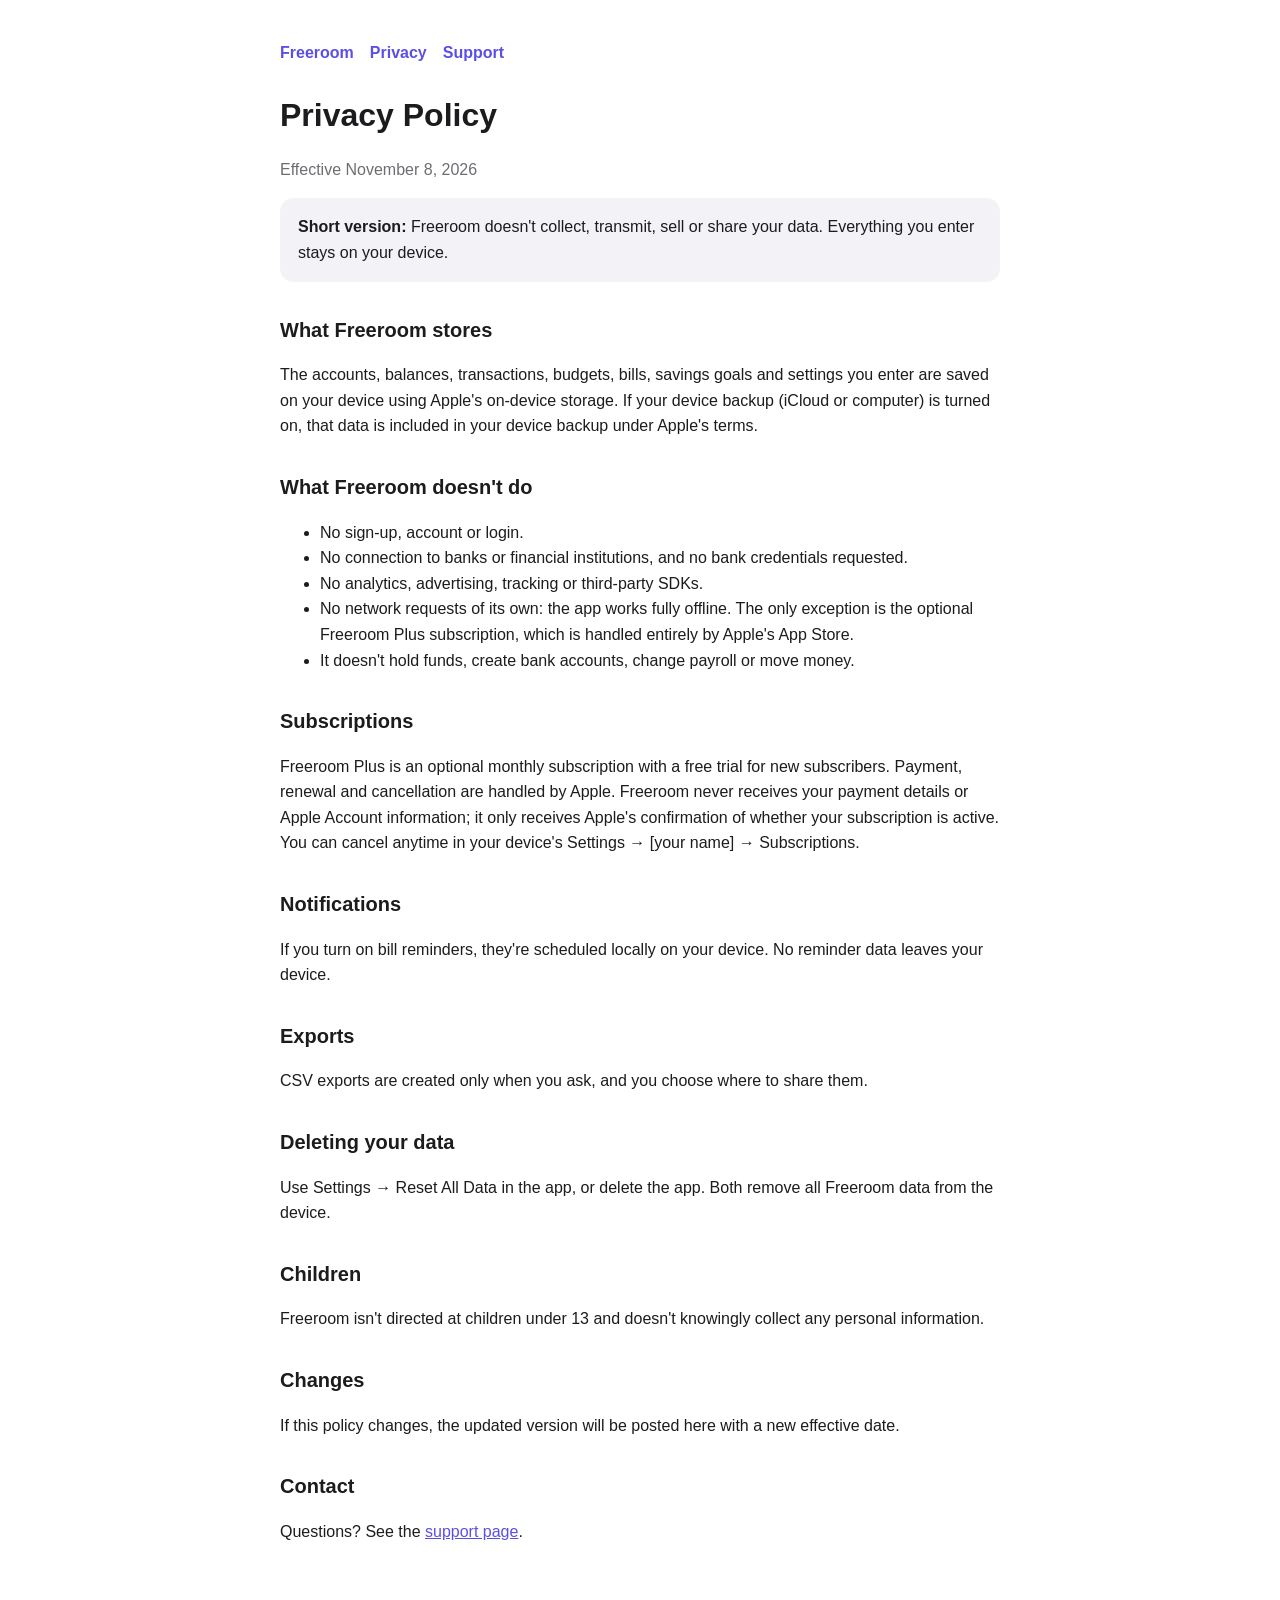
==== privacy.html @ a2ecd6b6 "Freeroom website: home, privacy policy, support Co-Authored-By: Claude Opus 5.5 <noreply@anthropic.c" ====
<!doctype html><html lang="en"><head><meta charset="utf-8"><meta name="viewport" content="width=device-width,initial-scale=1">
<title>Freeroom Privacy Policy</title><link rel="stylesheet" href="style.css"></head><body><main>
<nav><a href="index.html">Freeroom</a><a href="privacy.html">Privacy</a><a href="support.html">Support</a></nav>
<h1>Privacy Policy</h1><p class="muted">Effective November 8, 2026</p>
<div class="card"><strong>Short version:</strong> Freeroom doesn't collect, transmit, sell or share your data. Everything you enter stays on your device.</div>
<h2>What Freeroom stores</h2>
<p>The accounts, balances, transactions, budgets, bills, savings goals and settings you enter are saved on your device using Apple's on-device storage. If your device backup (iCloud or computer) is turned on, that data is included in your device backup under Apple's terms.</p>
<h2>What Freeroom doesn't do</h2>
<ul><li>No sign-up, account or login.</li><li>No connection to banks or financial institutions, and no bank credentials requested.</li>
<li>No analytics, advertising, tracking or third-party SDKs.</li><li>No network requests of its own: the app works fully offline. The only exception is the optional Freeroom Plus subscription, which is handled entirely by Apple's App Store.</li>
<li>It doesn't hold funds, create bank accounts, change payroll or move money.</li></ul>
<h2>Subscriptions</h2><p>Freeroom Plus is an optional monthly subscription with a free trial for new subscribers. Payment, renewal and cancellation are handled by Apple. Freeroom never receives your payment details or Apple Account information; it only receives Apple's confirmation of whether your subscription is active. You can cancel anytime in your device's Settings → [your name] → Subscriptions.</p>
<h2>Notifications</h2><p>If you turn on bill reminders, they're scheduled locally on your device. No reminder data leaves your device.</p>
<h2>Exports</h2><p>CSV exports are created only when you ask, and you choose where to share them.</p>
<h2>Deleting your data</h2><p>Use Settings → Reset All Data in the app, or delete the app. Both remove all Freeroom data from the device.</p>
<h2>Children</h2><p>Freeroom isn't directed at children under 13 and doesn't knowingly collect any personal information.</p>
<h2>Changes</h2><p>If this policy changes, the updated version will be posted here with a new effective date.</p>
<h2>Contact</h2><p>Questions? See the <a href="support.html">support page</a>.</p>
</main></body></html>
---- style.css ----
:root{--bg:#fff;--fg:#1c1c1e;--muted:#6d6d72;--accent:#5b4fe6;--card:#f2f2f7}
@media (prefers-color-scheme:dark){:root{--bg:#000;--fg:#f2f2f7;--muted:#a1a1a6;--accent:#8d82ff;--card:#1c1c1e}}
body{margin:0;background:var(--bg);color:var(--fg);font:16px/1.6 -apple-system,"Helvetica Neue",Arial,sans-serif}
main{max-width:720px;margin:0 auto;padding:40px 16px 64px}h1{font-size:32px;margin:0 0 4px}h2{font-size:20px;margin-top:32px}
.muted{color:var(--muted)}a{color:var(--accent)}.card{background:var(--card);border-radius:14px;padding:16px 18px;margin:16px 0}
nav{display:flex;gap:16px;margin-bottom:24px}nav a{text-decoration:none;font-weight:600}
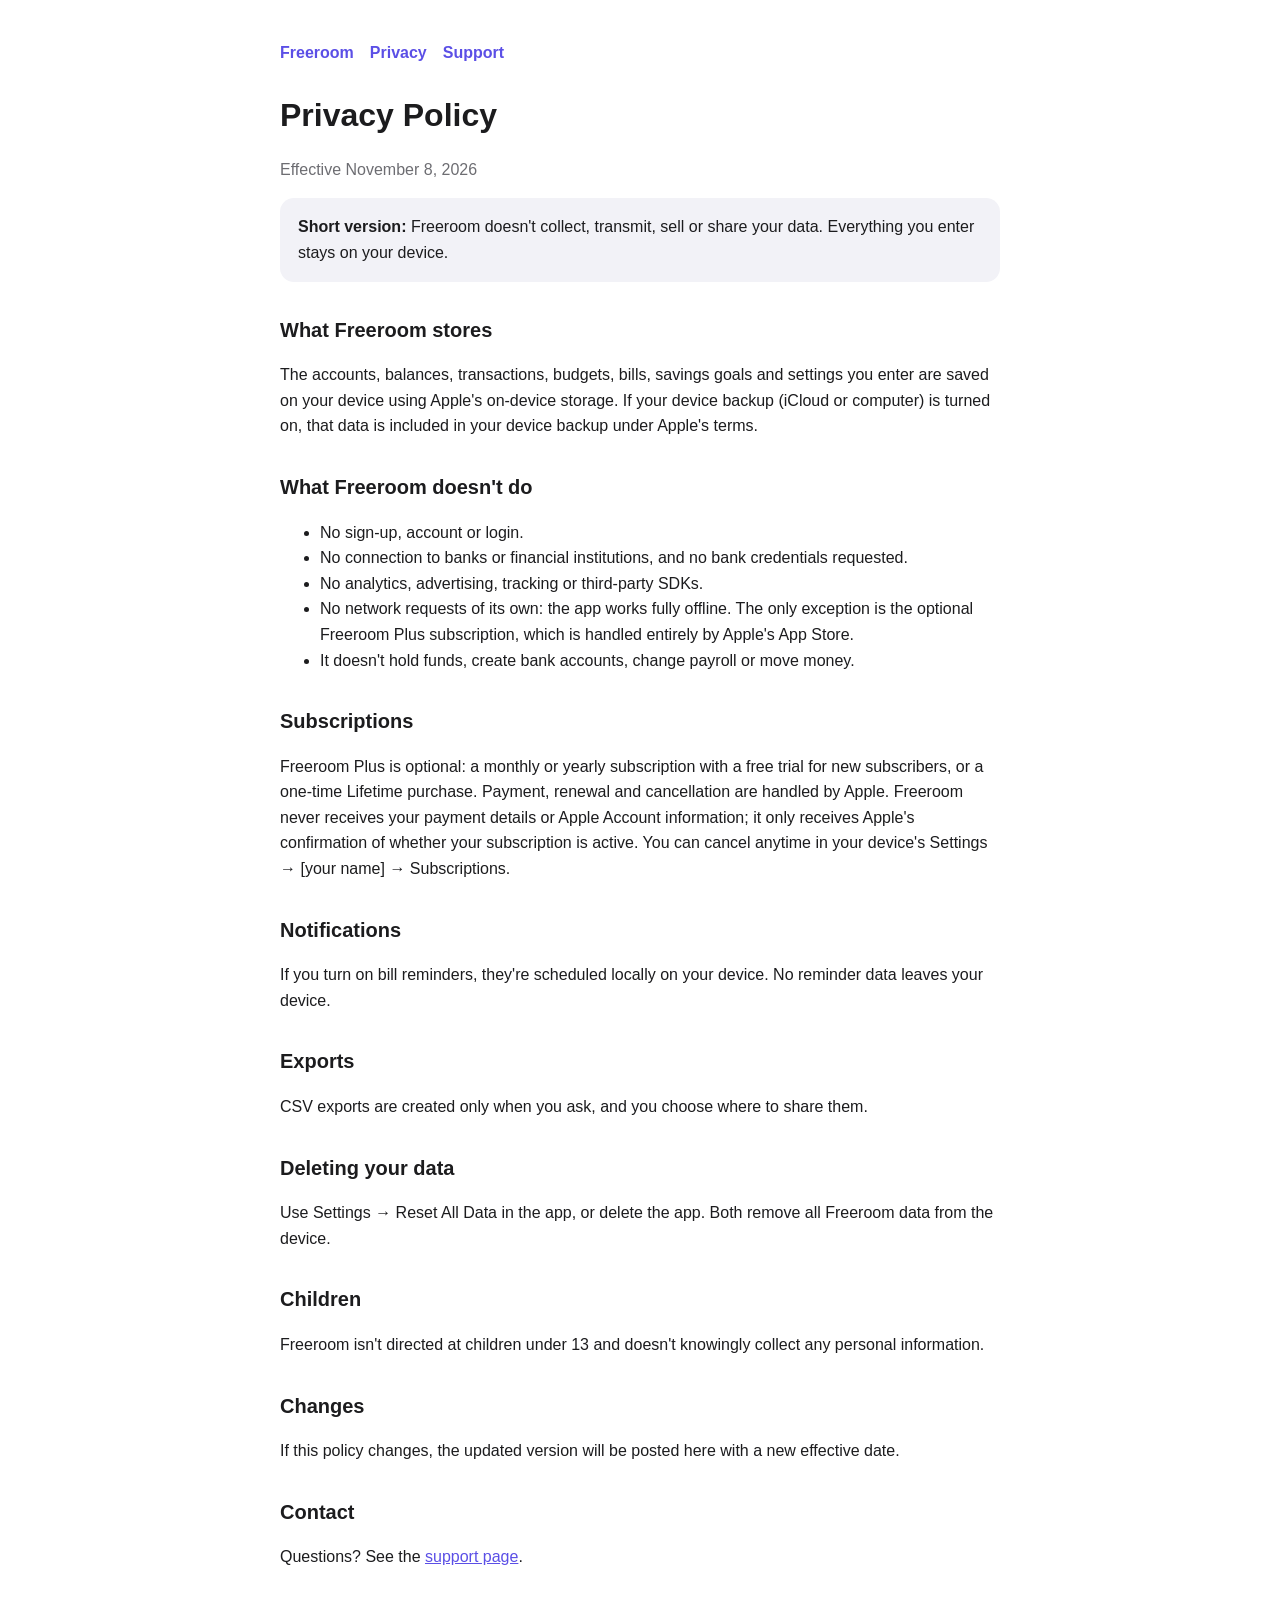
==== commit 71842013: "Describe Yearly and Lifetime Plus options and the 7-day trial Co-Authored-By: Claude Opus 5.5 <norep" ====
--- a/privacy.html
+++ b/privacy.html
@@ -9,7 +9,7 @@
 <ul><li>No sign-up, account or login.</li><li>No connection to banks or financial institutions, and no bank credentials requested.</li>
 <li>No analytics, advertising, tracking or third-party SDKs.</li><li>No network requests of its own: the app works fully offline. The only exception is the optional Freeroom Plus subscription, which is handled entirely by Apple's App Store.</li>
 <li>It doesn't hold funds, create bank accounts, change payroll or move money.</li></ul>
-<h2>Subscriptions</h2><p>Freeroom Plus is an optional monthly subscription with a free trial for new subscribers. Payment, renewal and cancellation are handled by Apple. Freeroom never receives your payment details or Apple Account information; it only receives Apple's confirmation of whether your subscription is active. You can cancel anytime in your device's Settings → [your name] → Subscriptions.</p>
+<h2>Subscriptions</h2><p>Freeroom Plus is optional: a monthly or yearly subscription with a free trial for new subscribers, or a one-time Lifetime purchase. Payment, renewal and cancellation are handled by Apple. Freeroom never receives your payment details or Apple Account information; it only receives Apple's confirmation of whether your subscription is active. You can cancel anytime in your device's Settings → [your name] → Subscriptions.</p>
 <h2>Notifications</h2><p>If you turn on bill reminders, they're scheduled locally on your device. No reminder data leaves your device.</p>
 <h2>Exports</h2><p>CSV exports are created only when you ask, and you choose where to share them.</p>
 <h2>Deleting your data</h2><p>Use Settings → Reset All Data in the app, or delete the app. Both remove all Freeroom data from the device.</p>
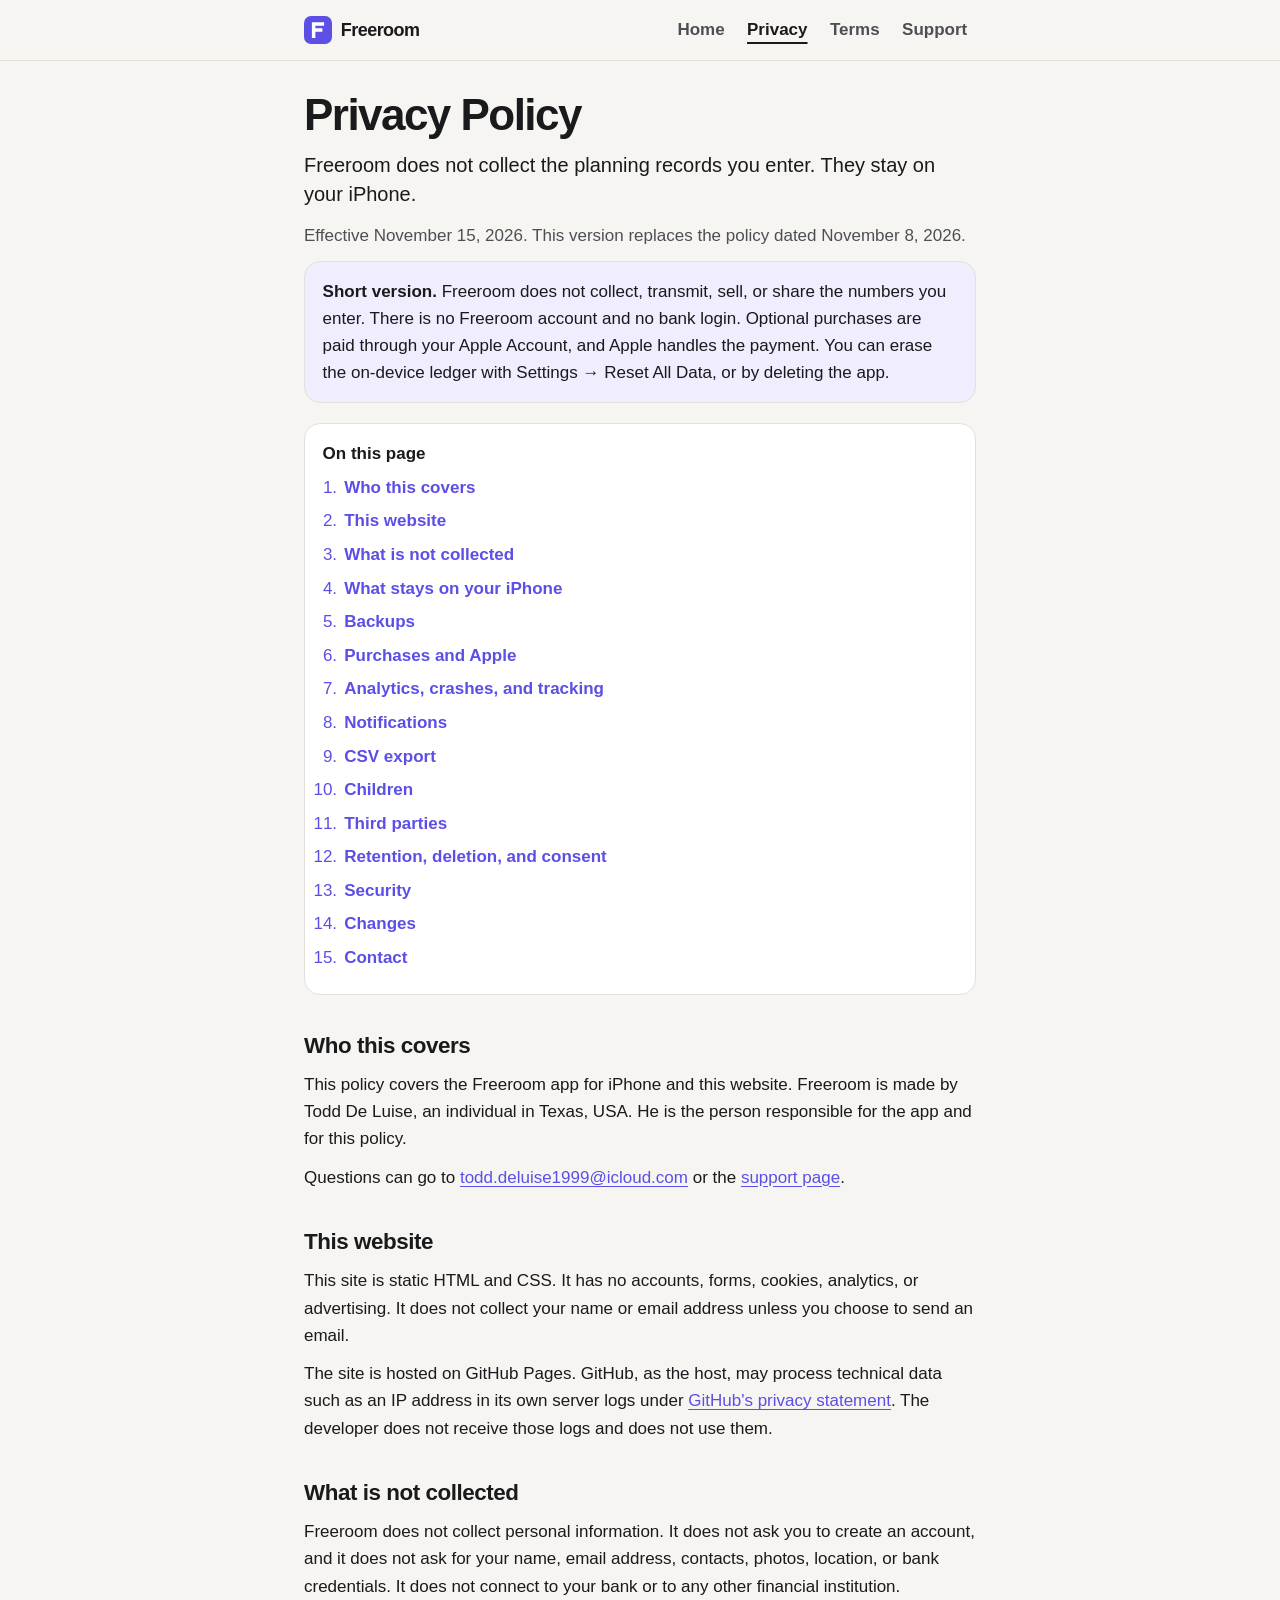
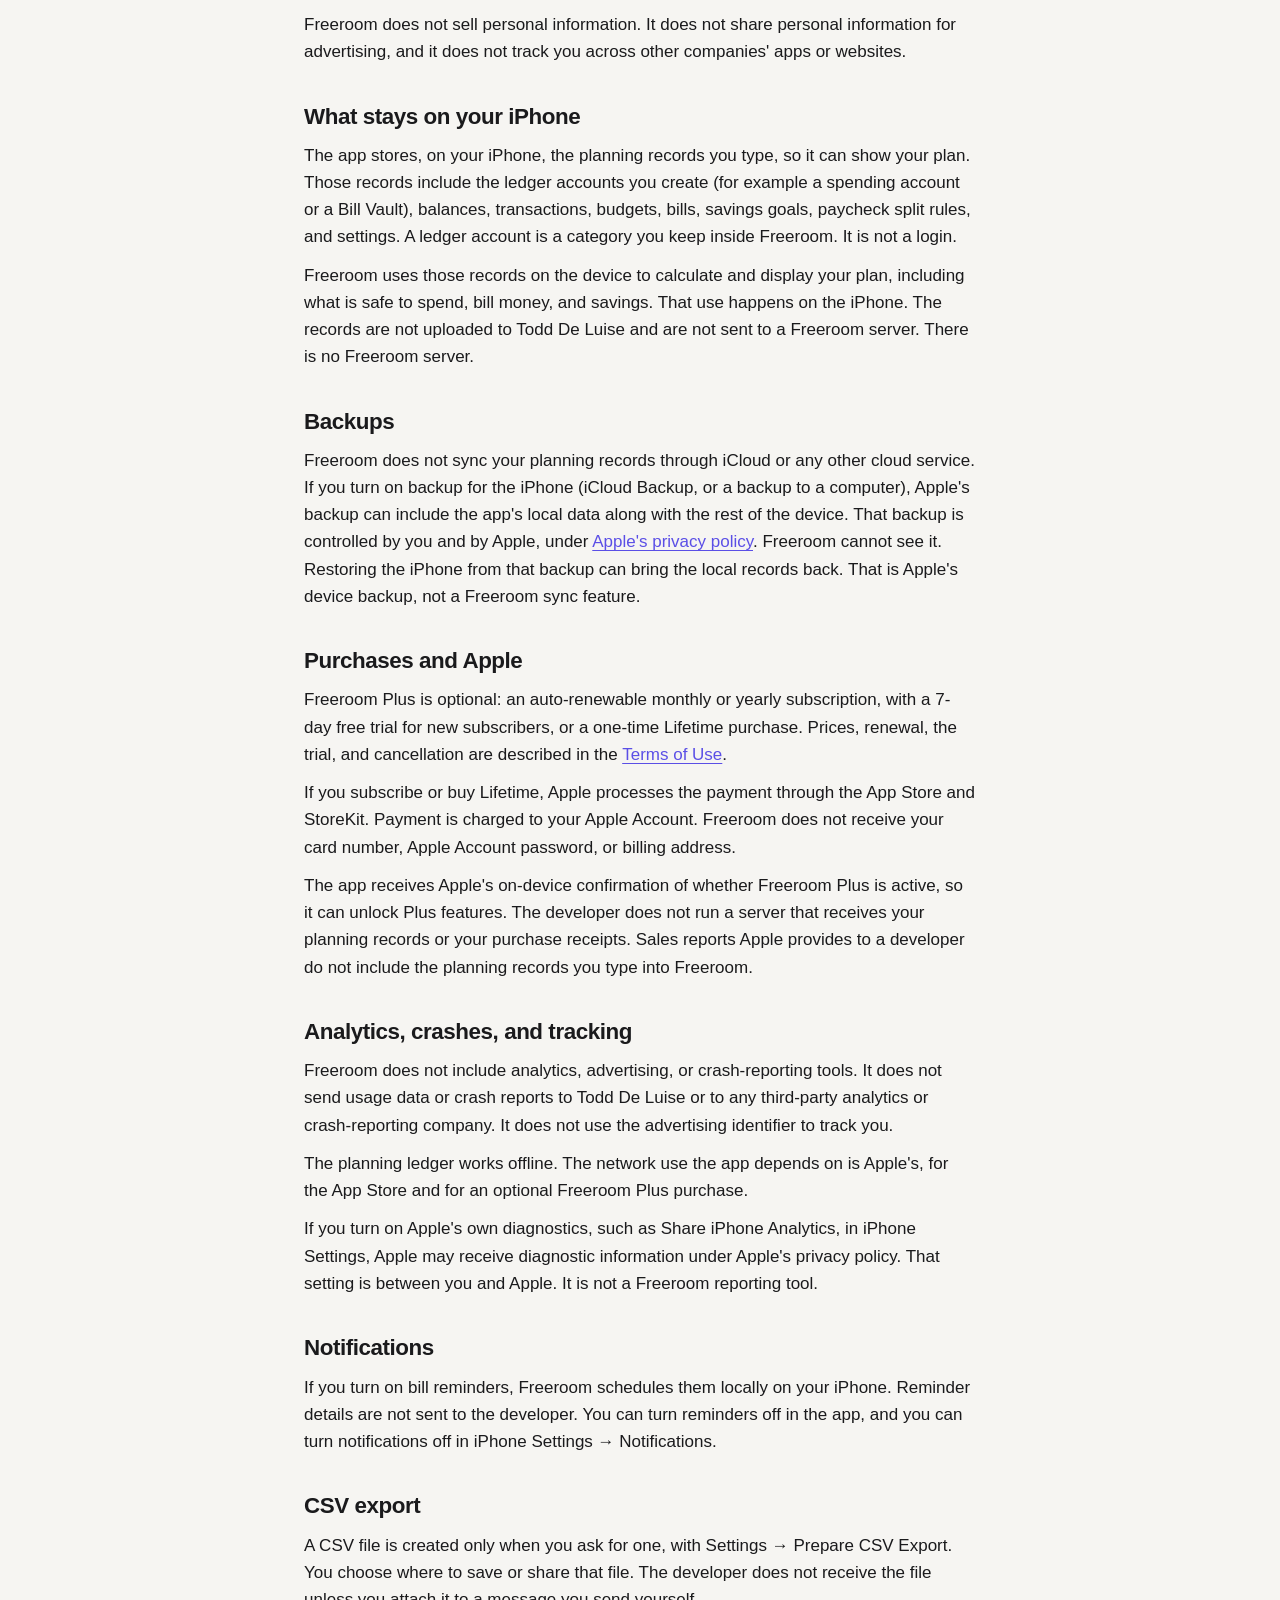
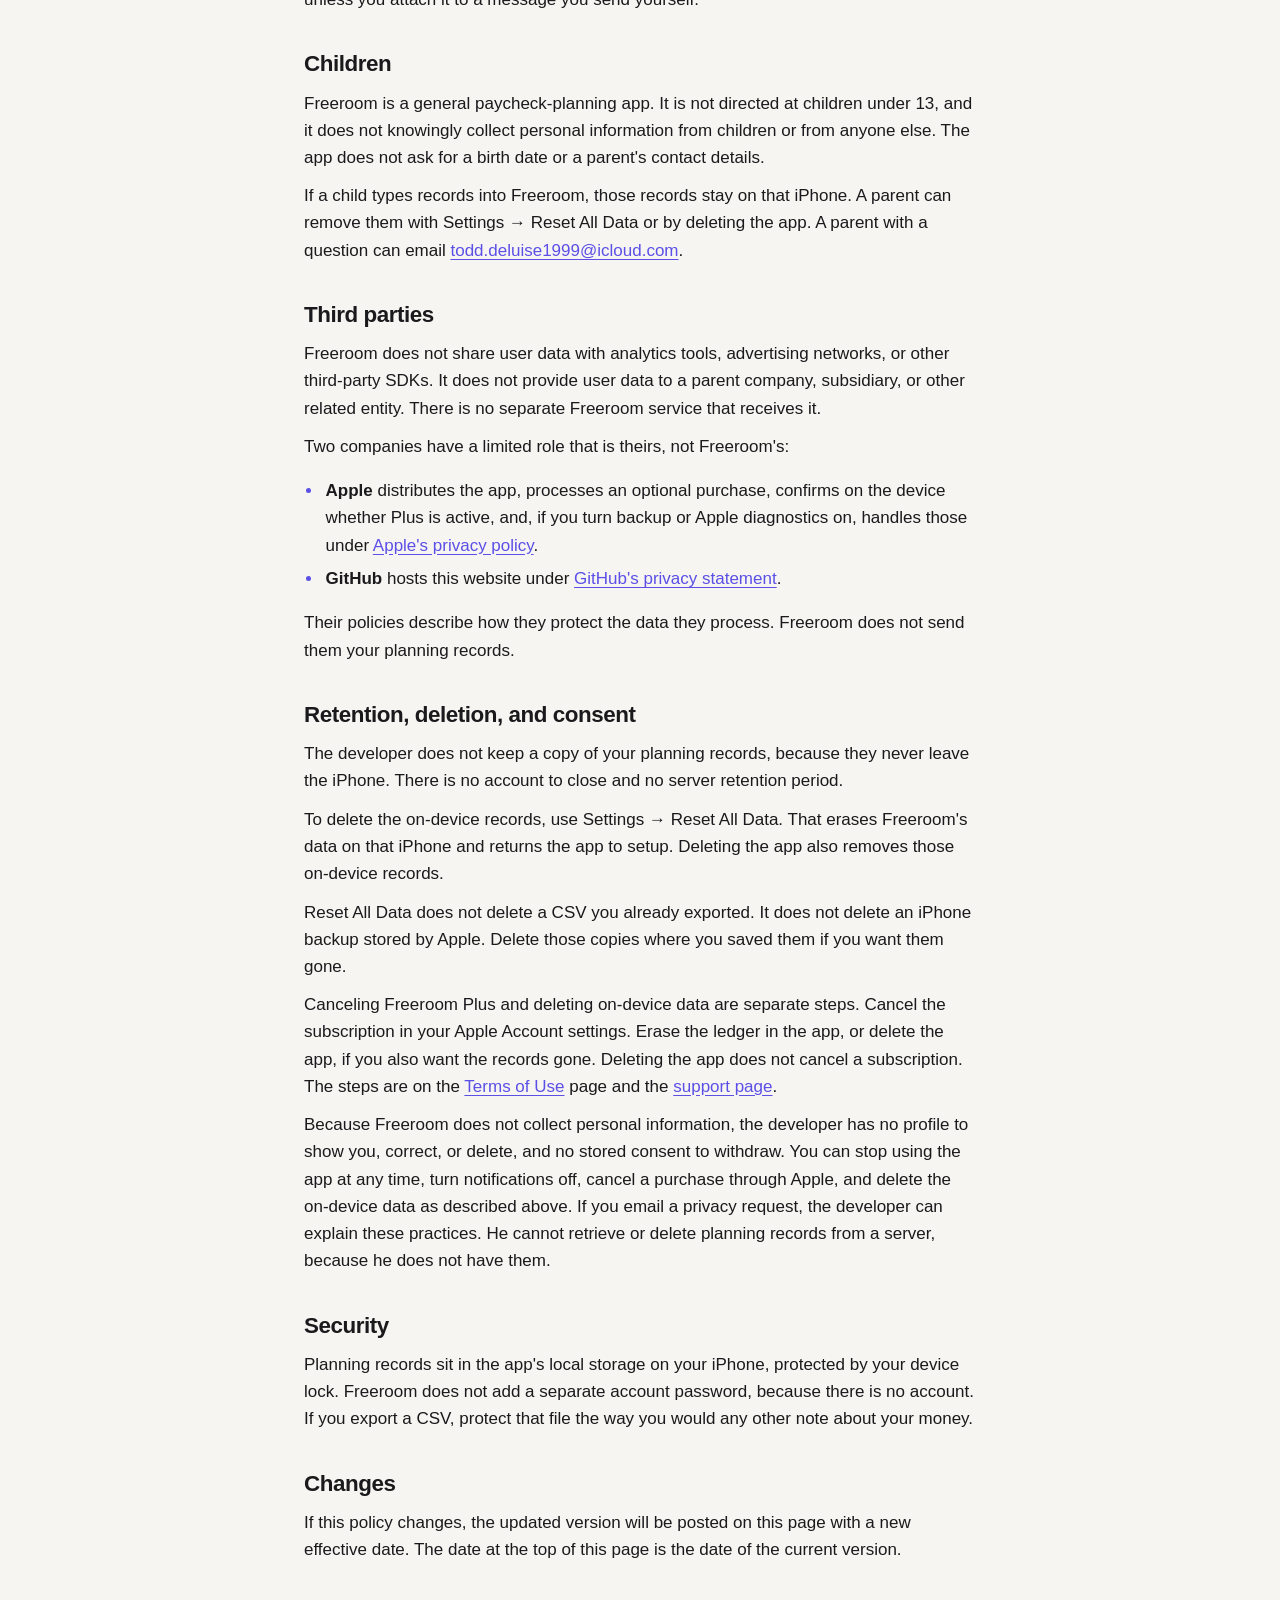
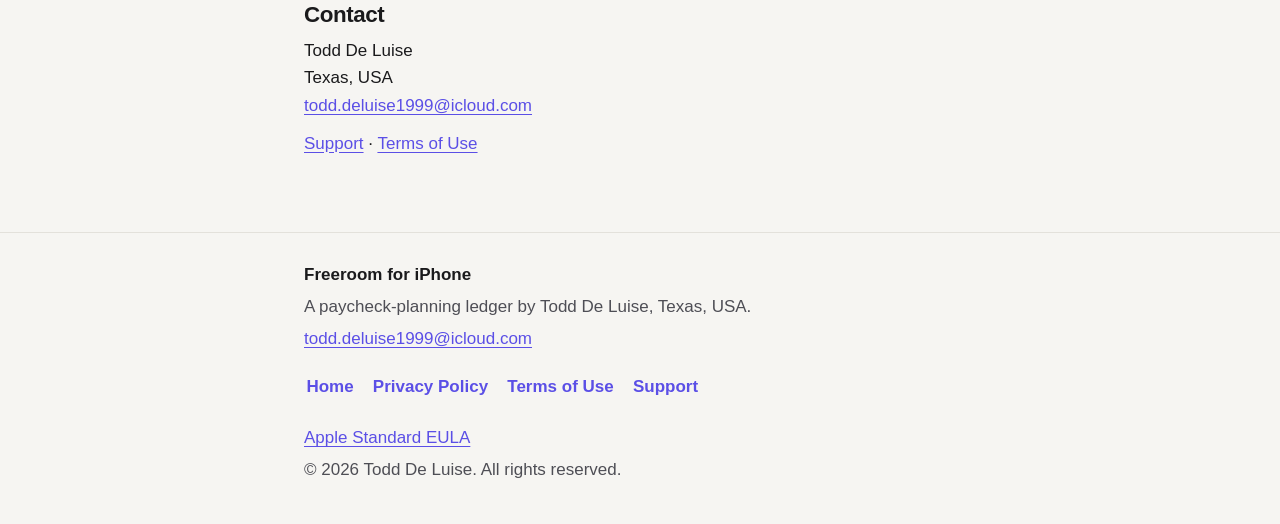
==== commit 44ceedcd: "Add the pages App Store Connect needs for Freeroom. Privacy, terms, and support now cover on-device " ====
--- a/privacy.html
+++ b/privacy.html
@@ -1,19 +1,205 @@
-<!doctype html><html lang="en"><head><meta charset="utf-8"><meta name="viewport" content="width=device-width,initial-scale=1">
-<title>Freeroom Privacy Policy</title><link rel="stylesheet" href="style.css"></head><body><main>
-<nav><a href="index.html">Freeroom</a><a href="privacy.html">Privacy</a><a href="support.html">Support</a></nav>
-<h1>Privacy Policy</h1><p class="muted">Effective November 8, 2026</p>
-<div class="card"><strong>Short version:</strong> Freeroom doesn't collect, transmit, sell or share your data. Everything you enter stays on your device.</div>
-<h2>What Freeroom stores</h2>
-<p>The accounts, balances, transactions, budgets, bills, savings goals and settings you enter are saved on your device using Apple's on-device storage. If your device backup (iCloud or computer) is turned on, that data is included in your device backup under Apple's terms.</p>
-<h2>What Freeroom doesn't do</h2>
-<ul><li>No sign-up, account or login.</li><li>No connection to banks or financial institutions, and no bank credentials requested.</li>
-<li>No analytics, advertising, tracking or third-party SDKs.</li><li>No network requests of its own: the app works fully offline. The only exception is the optional Freeroom Plus subscription, which is handled entirely by Apple's App Store.</li>
-<li>It doesn't hold funds, create bank accounts, change payroll or move money.</li></ul>
-<h2>Subscriptions</h2><p>Freeroom Plus is optional: a monthly or yearly subscription with a free trial for new subscribers, or a one-time Lifetime purchase. Payment, renewal and cancellation are handled by Apple. Freeroom never receives your payment details or Apple Account information; it only receives Apple's confirmation of whether your subscription is active. You can cancel anytime in your device's Settings → [your name] → Subscriptions.</p>
-<h2>Notifications</h2><p>If you turn on bill reminders, they're scheduled locally on your device. No reminder data leaves your device.</p>
-<h2>Exports</h2><p>CSV exports are created only when you ask, and you choose where to share them.</p>
-<h2>Deleting your data</h2><p>Use Settings → Reset All Data in the app, or delete the app. Both remove all Freeroom data from the device.</p>
-<h2>Children</h2><p>Freeroom isn't directed at children under 13 and doesn't knowingly collect any personal information.</p>
-<h2>Changes</h2><p>If this policy changes, the updated version will be posted here with a new effective date.</p>
-<h2>Contact</h2><p>Questions? See the <a href="support.html">support page</a>.</p>
-</main></body></html>
+<!DOCTYPE html>
+<html lang="en">
+<head>
+  <meta charset="utf-8">
+  <meta name="viewport" content="width=device-width, initial-scale=1">
+  <meta name="color-scheme" content="light dark">
+  <meta name="theme-color" content="#f6f5f2" media="(prefers-color-scheme: light)">
+  <meta name="theme-color" content="#111113" media="(prefers-color-scheme: dark)">
+  <title>Privacy Policy — Freeroom</title>
+  <meta name="description" content="Freeroom privacy policy: planning records stay on your iPhone. The app does not collect, sell, or share them. Apple processes optional purchases.">
+  <meta name="author" content="Todd De Luise">
+  <link rel="canonical" href="https://tdeluise.github.io/free-room-site/privacy.html">
+  <link rel="icon" href="favicon.svg" type="image/svg+xml">
+  <link rel="icon" href="favicon.png" type="image/png" sizes="32x32">
+  <link rel="apple-touch-icon" href="apple-touch-icon.png">
+  <link rel="privacy-policy" href="privacy.html">
+  <link rel="terms-of-service" href="terms.html">
+  <link rel="help" href="support.html">
+  <link rel="author" href="mailto:todd.deluise1999@icloud.com">
+  <meta property="og:site_name" content="Freeroom">
+  <meta property="og:type" content="website">
+  <meta property="og:locale" content="en_US">
+  <meta property="og:title" content="Privacy Policy — Freeroom">
+  <meta property="og:description" content="Freeroom privacy policy: planning records stay on your iPhone. The app does not collect, sell, or share them. Apple processes optional purchases.">
+  <meta property="og:url" content="https://tdeluise.github.io/free-room-site/privacy.html">
+  <meta property="og:image" content="https://tdeluise.github.io/free-room-site/og.png">
+  <meta property="og:image:width" content="1200">
+  <meta property="og:image:height" content="630">
+  <meta property="og:image:alt" content="Freeroom, paycheck planning for iPhone. Your data stays on your device.">
+  <meta name="twitter:card" content="summary_large_image">
+  <meta name="twitter:title" content="Privacy Policy — Freeroom">
+  <meta name="twitter:description" content="Freeroom privacy policy: planning records stay on your iPhone. The app does not collect, sell, or share them. Apple processes optional purchases.">
+  <meta name="twitter:image" content="https://tdeluise.github.io/free-room-site/og.png">
+  <meta name="twitter:image:alt" content="Freeroom, paycheck planning for iPhone. Your data stays on your device.">
+  <link rel="stylesheet" href="style.css">
+</head>
+<body>
+  <a class="skip" href="#content">Skip to content</a>
+  <header class="site-header">
+    <div class="wrap bar">
+      <a class="brand" href="index.html">
+        <svg class="mark" viewBox="0 0 32 32" width="28" height="28" aria-hidden="true" focusable="false">
+          <rect width="32" height="32" rx="8"/>
+          <path d="M9 7h14v4H13v3h8v4h-8v7H9V7z"/>
+        </svg>
+        <span>Freeroom</span>
+      </a>
+      <nav class="nav" aria-label="Primary">
+        <ul>
+          <li><a href="index.html">Home</a></li>
+          <li><a href="privacy.html" aria-current="page">Privacy</a></li>
+          <li><a href="terms.html">Terms</a></li>
+          <li><a href="support.html">Support</a></li>
+        </ul>
+      </nav>
+    </div>
+  </header>
+
+  <main id="content" class="wrap" tabindex="-1">
+    <h1>Privacy Policy</h1>
+    <p class="lede">Freeroom does not collect the planning records you enter. They stay on your iPhone.</p>
+    <p class="updated">Effective <time datetime="2026-11-15">November 15, 2026</time>. This version replaces the policy dated November 8, 2026.</p>
+
+    <div class="card note">
+      <p><strong>Short version.</strong> Freeroom does not collect, transmit, sell, or share the numbers you enter. There is no Freeroom account and no bank login. Optional purchases are paid through your Apple Account, and Apple handles the payment. You can erase the on-device ledger with Settings → Reset All Data, or by deleting the app.</p>
+    </div>
+
+    <nav class="toc" aria-label="On this page">
+      <p class="toc-label">On this page</p>
+      <ol>
+        <li><a href="#who">Who this covers</a></li>
+        <li><a href="#website">This website</a></li>
+        <li><a href="#collected">What is not collected</a></li>
+        <li><a href="#on-device">What stays on your iPhone</a></li>
+        <li><a href="#backups">Backups</a></li>
+        <li><a href="#apple">Purchases and Apple</a></li>
+        <li><a href="#analytics">Analytics, crashes, and tracking</a></li>
+        <li><a href="#notifications">Notifications</a></li>
+        <li><a href="#exports">CSV export</a></li>
+        <li><a href="#children">Children</a></li>
+        <li><a href="#third-parties">Third parties</a></li>
+        <li><a href="#deletion">Retention, deletion, and consent</a></li>
+        <li><a href="#security">Security</a></li>
+        <li><a href="#changes">Changes</a></li>
+        <li><a href="#contact">Contact</a></li>
+      </ol>
+    </nav>
+
+    <section aria-labelledby="who">
+      <h2 id="who">Who this covers</h2>
+      <p>This policy covers the Freeroom app for iPhone and this website. Freeroom is made by Todd De Luise, an individual in Texas, USA. He is the person responsible for the app and for this policy.</p>
+      <p>Questions can go to <a href="mailto:todd.deluise1999@icloud.com">todd.deluise1999@icloud.com</a> or the <a href="support.html">support page</a>.</p>
+    </section>
+
+    <section aria-labelledby="website">
+      <h2 id="website">This website</h2>
+      <p>This site is static HTML and CSS. It has no accounts, forms, cookies, analytics, or advertising. It does not collect your name or email address unless you choose to send an email.</p>
+      <p>The site is hosted on GitHub Pages. GitHub, as the host, may process technical data such as an IP address in its own server logs under <a href="https://docs.github.com/en/site-policy/privacy-policies/github-general-privacy-statement">GitHub's privacy statement</a>. The developer does not receive those logs and does not use them.</p>
+    </section>
+
+    <section aria-labelledby="collected">
+      <h2 id="collected">What is not collected</h2>
+      <p>Freeroom does not collect personal information. It does not ask you to create an account, and it does not ask for your name, email address, contacts, photos, location, or bank credentials. It does not connect to your bank or to any other financial institution.</p>
+      <p>Freeroom does not sell personal information. It does not share personal information for advertising, and it does not track you across other companies' apps or websites.</p>
+    </section>
+
+    <section aria-labelledby="on-device">
+      <h2 id="on-device">What stays on your iPhone</h2>
+      <p>The app stores, on your iPhone, the planning records you type, so it can show your plan. Those records include the ledger accounts you create (for example a spending account or a Bill Vault), balances, transactions, budgets, bills, savings goals, paycheck split rules, and settings. A ledger account is a category you keep inside Freeroom. It is not a login.</p>
+      <p>Freeroom uses those records on the device to calculate and display your plan, including what is safe to spend, bill money, and savings. That use happens on the iPhone. The records are not uploaded to Todd De Luise and are not sent to a Freeroom server. There is no Freeroom server.</p>
+    </section>
+
+    <section aria-labelledby="backups">
+      <h2 id="backups">Backups</h2>
+      <p>Freeroom does not sync your planning records through iCloud or any other cloud service. If you turn on backup for the iPhone (iCloud Backup, or a backup to a computer), Apple's backup can include the app's local data along with the rest of the device. That backup is controlled by you and by Apple, under <a href="https://www.apple.com/legal/privacy/">Apple's privacy policy</a>. Freeroom cannot see it. Restoring the iPhone from that backup can bring the local records back. That is Apple's device backup, not a Freeroom sync feature.</p>
+    </section>
+
+    <section aria-labelledby="apple">
+      <h2 id="apple">Purchases and Apple</h2>
+      <p>Freeroom Plus is optional: an auto-renewable monthly or yearly subscription, with a 7-day free trial for new subscribers, or a one-time Lifetime purchase. Prices, renewal, the trial, and cancellation are described in the <a href="terms.html">Terms of Use</a>.</p>
+      <p>If you subscribe or buy Lifetime, Apple processes the payment through the App Store and StoreKit. Payment is charged to your Apple Account. Freeroom does not receive your card number, Apple Account password, or billing address.</p>
+      <p>The app receives Apple's on-device confirmation of whether Freeroom Plus is active, so it can unlock Plus features. The developer does not run a server that receives your planning records or your purchase receipts. Sales reports Apple provides to a developer do not include the planning records you type into Freeroom.</p>
+    </section>
+
+    <section aria-labelledby="analytics">
+      <h2 id="analytics">Analytics, crashes, and tracking</h2>
+      <p>Freeroom does not include analytics, advertising, or crash-reporting tools. It does not send usage data or crash reports to Todd De Luise or to any third-party analytics or crash-reporting company. It does not use the advertising identifier to track you.</p>
+      <p>The planning ledger works offline. The network use the app depends on is Apple's, for the App Store and for an optional Freeroom Plus purchase.</p>
+      <p>If you turn on Apple's own diagnostics, such as Share iPhone Analytics, in iPhone Settings, Apple may receive diagnostic information under Apple's privacy policy. That setting is between you and Apple. It is not a Freeroom reporting tool.</p>
+    </section>
+
+    <section aria-labelledby="notifications">
+      <h2 id="notifications">Notifications</h2>
+      <p>If you turn on bill reminders, Freeroom schedules them locally on your iPhone. Reminder details are not sent to the developer. You can turn reminders off in the app, and you can turn notifications off in iPhone Settings → Notifications.</p>
+    </section>
+
+    <section aria-labelledby="exports">
+      <h2 id="exports">CSV export</h2>
+      <p>A CSV file is created only when you ask for one, with Settings → Prepare CSV Export. You choose where to save or share that file. The developer does not receive the file unless you attach it to a message you send yourself.</p>
+    </section>
+
+    <section aria-labelledby="children">
+      <h2 id="children">Children</h2>
+      <p>Freeroom is a general paycheck-planning app. It is not directed at children under 13, and it does not knowingly collect personal information from children or from anyone else. The app does not ask for a birth date or a parent's contact details.</p>
+      <p>If a child types records into Freeroom, those records stay on that iPhone. A parent can remove them with Settings → Reset All Data or by deleting the app. A parent with a question can email <a href="mailto:todd.deluise1999@icloud.com">todd.deluise1999@icloud.com</a>.</p>
+    </section>
+
+    <section aria-labelledby="third-parties">
+      <h2 id="third-parties">Third parties</h2>
+      <p>Freeroom does not share user data with analytics tools, advertising networks, or other third-party SDKs. It does not provide user data to a parent company, subsidiary, or other related entity. There is no separate Freeroom service that receives it.</p>
+      <p>Two companies have a limited role that is theirs, not Freeroom's:</p>
+      <ul>
+        <li><strong>Apple</strong> distributes the app, processes an optional purchase, confirms on the device whether Plus is active, and, if you turn backup or Apple diagnostics on, handles those under <a href="https://www.apple.com/legal/privacy/">Apple's privacy policy</a>.</li>
+        <li><strong>GitHub</strong> hosts this website under <a href="https://docs.github.com/en/site-policy/privacy-policies/github-general-privacy-statement">GitHub's privacy statement</a>.</li>
+      </ul>
+      <p>Their policies describe how they protect the data they process. Freeroom does not send them your planning records.</p>
+    </section>
+
+    <section aria-labelledby="deletion">
+      <h2 id="deletion">Retention, deletion, and consent</h2>
+      <p>The developer does not keep a copy of your planning records, because they never leave the iPhone. There is no account to close and no server retention period.</p>
+      <p>To delete the on-device records, use Settings → Reset All Data. That erases Freeroom's data on that iPhone and returns the app to setup. Deleting the app also removes those on-device records.</p>
+      <p>Reset All Data does not delete a CSV you already exported. It does not delete an iPhone backup stored by Apple. Delete those copies where you saved them if you want them gone.</p>
+      <p>Canceling Freeroom Plus and deleting on-device data are separate steps. Cancel the subscription in your Apple Account settings. Erase the ledger in the app, or delete the app, if you also want the records gone. Deleting the app does not cancel a subscription. The steps are on the <a href="terms.html#cancel">Terms of Use</a> page and the <a href="support.html#cancel">support page</a>.</p>
+      <p>Because Freeroom does not collect personal information, the developer has no profile to show you, correct, or delete, and no stored consent to withdraw. You can stop using the app at any time, turn notifications off, cancel a purchase through Apple, and delete the on-device data as described above. If you email a privacy request, the developer can explain these practices. He cannot retrieve or delete planning records from a server, because he does not have them.</p>
+    </section>
+
+    <section aria-labelledby="security">
+      <h2 id="security">Security</h2>
+      <p>Planning records sit in the app's local storage on your iPhone, protected by your device lock. Freeroom does not add a separate account password, because there is no account. If you export a CSV, protect that file the way you would any other note about your money.</p>
+    </section>
+
+    <section aria-labelledby="changes">
+      <h2 id="changes">Changes</h2>
+      <p>If this policy changes, the updated version will be posted on this page with a new effective date. The date at the top of this page is the date of the current version.</p>
+    </section>
+
+    <section aria-labelledby="contact">
+      <h2 id="contact">Contact</h2>
+      <address>
+        Todd De Luise<br>
+        Texas, USA<br>
+        <a href="mailto:todd.deluise1999@icloud.com">todd.deluise1999@icloud.com</a>
+      </address>
+      <p><a href="support.html">Support</a> · <a href="terms.html">Terms of Use</a></p>
+    </section>
+  </main>
+
+  <footer class="site-footer">
+    <div class="wrap">
+      <p class="footer-name">Freeroom for iPhone</p>
+      <p>A paycheck-planning ledger by Todd De Luise, Texas, USA.</p>
+      <p><a href="mailto:todd.deluise1999@icloud.com">todd.deluise1999@icloud.com</a></p>
+      <ul class="footer-nav">
+        <li><a href="index.html">Home</a></li>
+        <li><a href="privacy.html" aria-current="page">Privacy Policy</a></li>
+        <li><a href="terms.html">Terms of Use</a></li>
+        <li><a href="support.html">Support</a></li>
+      </ul>
+      <p><a href="https://www.apple.com/legal/internet-services/itunes/dev/stdeula/">Apple Standard EULA</a></p>
+      <p>© 2026 Todd De Luise. All rights reserved.</p>
+    </div>
+  </footer>
+</body>
+</html>
--- a/style.css
+++ b/style.css
@@ -1,6 +1,304 @@
-:root{--bg:#fff;--fg:#1c1c1e;--muted:#6d6d72;--accent:#5b4fe6;--card:#f2f2f7}
-@media (prefers-color-scheme:dark){:root{--bg:#000;--fg:#f2f2f7;--muted:#a1a1a6;--accent:#8d82ff;--card:#1c1c1e}}
-body{margin:0;background:var(--bg);color:var(--fg);font:16px/1.6 -apple-system,"Helvetica Neue",Arial,sans-serif}
-main{max-width:720px;margin:0 auto;padding:40px 16px 64px}h1{font-size:32px;margin:0 0 4px}h2{font-size:20px;margin-top:32px}
-.muted{color:var(--muted)}a{color:var(--accent)}.card{background:var(--card);border-radius:14px;padding:16px 18px;margin:16px 0}
-nav{display:flex;gap:16px;margin-bottom:24px}nav a{text-decoration:none;font-weight:600}
+*, *::before, *::after { box-sizing: border-box; }
+
+:root {
+  color-scheme: light dark;
+  --bg: #f6f5f2;
+  --fg: #1a1a1c;
+  --muted: #4e4e55;
+  --accent: #5b4fe6;
+  --card: #ffffff;
+  --line: #e3e1db;
+  --note: #efedfe;
+  --mark: #5b4fe6;
+  --plate: #ffffff;
+  --plate-line: #d2d2d7;
+}
+
+@media (prefers-color-scheme: dark) {
+  :root {
+    --bg: #111113;
+    --fg: #f4f4f6;
+    --muted: #b9b9c0;
+    --accent: #a8a4ff;
+    --card: #1c1c1e;
+    --line: #2e2e32;
+    --note: #221f38;
+    --plate: #ffffff;
+    --plate-line: #3a3a40;
+  }
+}
+
+html { scroll-padding-top: 7rem; }
+
+body {
+  margin: 0;
+  background: var(--bg);
+  color: var(--fg);
+  font-family: -apple-system, BlinkMacSystemFont, "Segoe UI", Helvetica, Arial, sans-serif;
+  font-size: 1.0625rem;
+  line-height: 1.6;
+  padding-left: env(safe-area-inset-left);
+  padding-right: env(safe-area-inset-right);
+}
+
+:focus-visible {
+  outline: 2px solid var(--accent);
+  outline-offset: 3px;
+}
+
+main:focus { outline: none; }
+
+::selection { background: #d9d6ff; color: #1a1a1c; }
+
+@media (prefers-color-scheme: dark) {
+  ::selection { background: #5b4fe6; color: #ffffff; }
+}
+
+.skip {
+  position: absolute;
+  left: 0.75rem;
+  top: 0.5rem;
+  transform: translateY(-150%);
+  background: var(--fg);
+  color: var(--bg);
+  padding: 0.55rem 0.8rem;
+  border-radius: 8px;
+  z-index: 20;
+  font-weight: 600;
+}
+
+.skip:focus { transform: none; }
+
+.wrap {
+  width: min(42rem, calc(100% - 2rem));
+  margin-inline: auto;
+}
+
+.site-header {
+  position: sticky;
+  top: 0;
+  z-index: 10;
+  background: var(--bg);
+  border-bottom: 1px solid var(--line);
+  padding-top: env(safe-area-inset-top);
+}
+
+.bar {
+  display: flex;
+  flex-wrap: wrap;
+  align-items: center;
+  justify-content: space-between;
+  gap: 0.15rem 1rem;
+  min-height: 3.75rem;
+}
+
+.brand {
+  display: inline-flex;
+  align-items: center;
+  gap: 0.55rem;
+  min-height: 44px;
+  color: var(--fg);
+  font-weight: 700;
+  font-size: 1.125rem;
+  letter-spacing: -0.03em;
+  text-decoration: none;
+}
+
+.mark { display: block; flex: none; }
+.mark rect { fill: var(--mark); }
+.mark path { fill: #ffffff; }
+
+.nav ul,
+.footer-nav,
+.quicklinks {
+  display: flex;
+  flex-wrap: wrap;
+  gap: 0.1rem 0.15rem;
+  list-style: none;
+  margin: 0;
+  padding: 0;
+}
+
+.nav a,
+.footer-nav a,
+.quicklinks a {
+  display: inline-flex;
+  align-items: center;
+  min-height: 44px;
+  padding: 0 0.55rem;
+  border-radius: 8px;
+  color: var(--muted);
+  font-weight: 600;
+  text-decoration: none;
+}
+
+.nav a[aria-current="page"] {
+  color: var(--fg);
+  text-decoration: underline;
+  text-decoration-thickness: 2px;
+  text-underline-offset: 0.4em;
+}
+
+.nav a:hover,
+.footer-nav a:hover,
+.quicklinks a:hover { text-decoration: underline; text-underline-offset: 0.2em; }
+
+.quicklinks a { color: var(--accent); padding-inline: 0; margin-right: 0.85rem; }
+
+main { padding: 1.75rem 0 1rem; }
+
+.eyebrow {
+  margin: 0 0 0.4rem;
+  color: var(--accent);
+  font-size: 0.8rem;
+  font-weight: 700;
+  letter-spacing: 0.08em;
+  text-transform: uppercase;
+}
+
+h1, h2, h3 { line-height: 1.2; letter-spacing: -0.02em; scroll-margin-top: 7rem; }
+
+h1 {
+  margin: 0 0 0.6rem;
+  font-size: clamp(2rem, 6vw, 2.75rem);
+  letter-spacing: -0.035em;
+}
+
+h2 { margin: 2.4rem 0 0.55rem; font-size: 1.4rem; }
+h3 { margin: 1.4rem 0 0.35rem; font-size: 1.08rem; }
+
+p { margin: 0.7rem 0; }
+.lede { font-size: 1.25rem; line-height: 1.45; margin: 0.35rem 0 0.8rem; }
+.updated, .fine { color: var(--muted); }
+
+a { color: var(--accent); text-underline-offset: 0.15em; }
+a:visited { color: var(--accent); }
+
+.card, .plan, .toc {
+  background: var(--card);
+  border: 1px solid var(--line);
+  border-radius: 16px;
+  padding: 1rem 1.1rem;
+}
+
+.note { background: var(--note); }
+
+.card > h2:first-child { margin-top: 0; }
+.card p:first-child, .plan p:first-child { margin-top: 0; }
+address { font-style: normal; margin: 0.35rem 0 0.6rem; }
+.card p:last-child, .plan p:last-child, .card ul:last-child, .plan ul:last-child { margin-bottom: 0; }
+
+.features, .plans {
+  display: grid;
+  gap: 0.75rem;
+  margin: 1rem 0 0;
+}
+
+@media (min-width: 42rem) {
+  .features { grid-template-columns: 1fr 1fr; }
+}
+
+.features .card, .plans .plan { margin: 0; }
+
+.price {
+  display: flex;
+  flex-wrap: wrap;
+  align-items: baseline;
+  gap: 0.15rem 0.5rem;
+  margin: 0.35rem 0 0.2rem;
+}
+
+.amount {
+  color: var(--fg);
+  font-size: 1.8rem;
+  font-weight: 700;
+  letter-spacing: -0.03em;
+  line-height: 1.1;
+}
+
+.period { color: var(--muted); font-weight: 600; }
+
+ul, ol { padding-left: 1.2rem; }
+li { margin: 0.4rem 0; padding-left: 0.15rem; }
+li::marker { color: var(--accent); }
+
+.toc { margin: 1.25rem 0 1.5rem; }
+.toc-label { margin: 0; font-weight: 700; color: var(--fg); }
+.toc ol { margin: 0.35rem 0 0; }
+.toc a { font-weight: 600; text-decoration: none; }
+.toc a:hover { text-decoration: underline; }
+
+.legal li { margin: 0.55rem 0; }
+
+.app-store-badge {
+  display: inline-block;
+  margin: 1.1rem 0 0.15rem;
+  padding: 3px;
+  background: var(--plate);
+  border: 1px solid var(--plate-line);
+  border-radius: 10px;
+  line-height: 0;
+}
+
+.store-placeholder {
+  display: flex;
+  flex-direction: column;
+  justify-content: center;
+  min-width: 9.5rem;
+  min-height: 2.6rem;
+  margin: 0;
+  padding: 0.4rem 0.75rem 0.45rem;
+  border-radius: 7px;
+  background: #000000;
+  color: #ffffff;
+  line-height: 1.15;
+}
+
+.store-kicker {
+  font-size: 0.75rem;
+  font-weight: 700;
+  letter-spacing: 0.04em;
+  text-transform: uppercase;
+}
+
+.store-title { font-size: 1rem; font-weight: 700; letter-spacing: -0.02em; }
+
+.contact a[href^="mailto:"] {
+  display: inline-flex;
+  align-items: center;
+  min-height: 44px;
+  font-size: 1.125rem;
+  font-weight: 700;
+}
+
+.site-footer {
+  margin-top: 3rem;
+  border-top: 1px solid var(--line);
+  padding: 1.75rem 0 2.25rem;
+  padding-bottom: max(2.25rem, env(safe-area-inset-bottom));
+  color: var(--muted);
+}
+
+.site-footer .footer-name {
+  margin: 0;
+  color: var(--fg);
+  font-weight: 700;
+}
+
+.site-footer p { margin: 0.3rem 0; }
+.footer-nav { margin: 0.35rem 0 0.6rem; }
+.footer-nav a { color: var(--accent); padding-inline: 0; margin-right: 0.9rem; }
+
+@media (forced-colors: active) {
+  .mark rect { fill: ButtonText; }
+  .mark path { fill: ButtonFace; }
+  .store-placeholder, .app-store-badge { border: 1px solid ButtonText; }
+}
+
+@media print {
+  .site-header { position: static; }
+  .skip, .app-store-badge { display: none; }
+  body { background: #ffffff; color: #000000; }
+  a { color: #000000; }
+  .card, .plan, .toc { break-inside: avoid; }
+}
